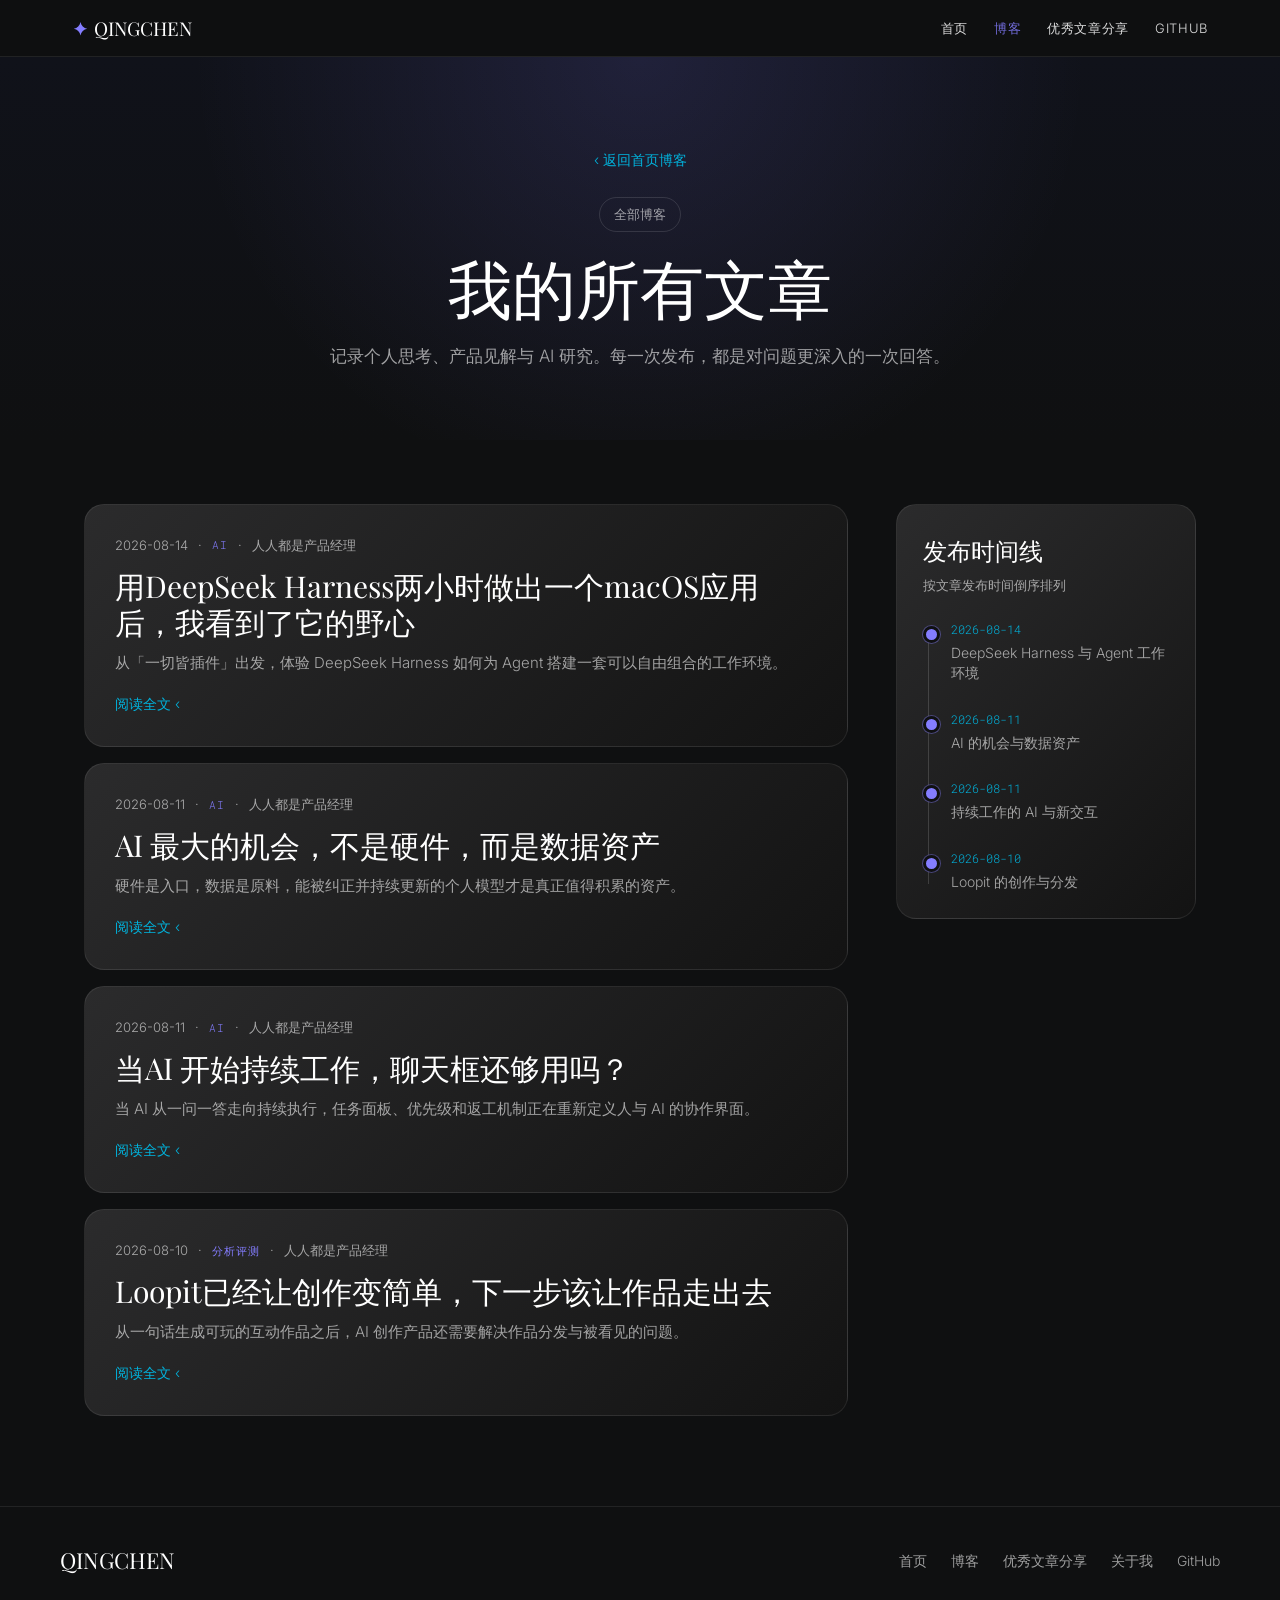
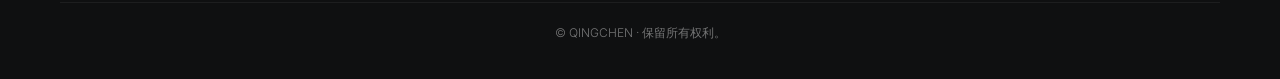
==== blog.html @ 38edd8b4 "替换为新版个人网站首页/博客/分享页（Webflow 版式 + 新素材）" ====
<!DOCTYPE html>
<html lang="zh-CN">
<head>
  <meta charset="UTF-8" />
  <meta name="viewport" content="width=device-width, initial-scale=1.0" />
  <link href="data:image/svg+xml,%3Csvg xmlns='http://www.w3.org/2000/svg' viewBox='0 0 24 24'%3E%3Cpath d='M12 1.5c.9 4.9 4.6 8.6 9.5 9.5-4.9.9-8.6 4.6-9.5 9.5-.9-4.9-4.6-8.6-9.5-9.5 4.9-.9 8.6-4.6 9.5-9.5z' fill='%23847dff'/%3E%3C/svg%3E" rel="shortcut icon" type="image/svg+xml"/>
  <title>全部博客 — QINGCHEN</title>
  <meta name="description" content="QINGCHEN 的全部博客文章与发布记录。" />
  <link rel="preconnect" href="https://fonts.googleapis.com" />
  <link rel="preconnect" href="https://fonts.gstatic.com" crossorigin />
  <link href="https://fonts.googleapis.com/css2?family=Playfair+Display:ital,wght@0,300;0,400;1,300;1,400&family=Inter:wght@300;400;500&family=Roboto+Mono:wght@400;500&display=swap" rel="stylesheet" />
  <link rel="stylesheet" href="archive.css" />
</head>
<body>
  <header class="sub-nav">
    <div class="sub-nav__inner">
      <a href="index.html" class="sub-nav__brand"><svg viewBox="0 0 24 24" style="width:17px;height:17px;vertical-align:-2px" aria-hidden="true"><path d="M12 1.5c.9 4.9 4.6 8.6 9.5 9.5-4.9.9-8.6 4.6-9.5 9.5-.9-4.9-4.6-8.6-9.5-9.5 4.9-.9 8.6-4.6 9.5-9.5z" fill="#847dff"/></svg> QINGCHEN</a>
      <nav class="sub-nav__links">
        <a href="index.html">首页</a>
        <a href="blog.html" class="current">博客</a>
        <a href="shares.html">优秀文章分享</a>
        <a href="https://github.com/chenjieliefu" target="_blank" rel="noopener">GitHub</a>
      </nav>
    </div>
  </header>

  <section class="page-hero">
    <a href="index.html#blog" class="back-link">‹ 返回首页博客</a>
    <div><span class="page-kicker">全部博客</span></div>
    <h1>我的所有文章</h1>
    <p>记录个人思考、产品见解与 AI 研究。每一次发布，都是对问题更深入的一次回答。</p>
  </section>

  <div class="archive-layout">
    <section class="archive-list" aria-label="全部博客文章">
      <article class="article-card" id="post-deepseek-harness">
        <div class="article-meta">
          <time datetime="2026-08-14">2026-08-14</time>
          <span aria-hidden="true">·</span>
          <span class="article-category">AI</span>
          <span aria-hidden="true">·</span>
          <span>人人都是产品经理</span>
        </div>
        <h2><a href="blog/deepseek-harness.html">用DeepSeek Harness两小时做出一个macOS应用后，我看到了它的野心</a></h2>
        <p>从「一切皆插件」出发，体验 DeepSeek Harness 如何为 Agent 搭建一套可以自由组合的工作环境。</p>
        <a href="blog/deepseek-harness.html" class="article-link">阅读全文 ‹</a>
      </article>

      <article class="article-card" id="post-ai-data-assets">
        <div class="article-meta">
          <time datetime="2026-08-11">2026-08-11</time>
          <span aria-hidden="true">·</span>
          <span class="article-category">AI</span>
          <span aria-hidden="true">·</span>
          <span>人人都是产品经理</span>
        </div>
        <h2><a href="blog/ai-data-assets.html">AI 最大的机会，不是硬件，而是数据资产</a></h2>
        <p>硬件是入口，数据是原料，能被纠正并持续更新的个人模型才是真正值得积累的资产。</p>
        <a href="blog/ai-data-assets.html" class="article-link">阅读全文 ‹</a>
      </article>

      <article class="article-card" id="post-ai-continuous-work">
        <div class="article-meta">
          <time datetime="2026-08-11">2026-08-11</time>
          <span aria-hidden="true">·</span>
          <span class="article-category">AI</span>
          <span aria-hidden="true">·</span>
          <span>人人都是产品经理</span>
        </div>
        <h2><a href="blog/ai-continuous-work.html">当AI 开始持续工作，聊天框还够用吗？</a></h2>
        <p>当 AI 从一问一答走向持续执行，任务面板、优先级和返工机制正在重新定义人与 AI 的协作界面。</p>
        <a href="blog/ai-continuous-work.html" class="article-link">阅读全文 ‹</a>
      </article>

      <article class="article-card" id="post-loopit">
        <div class="article-meta">
          <time datetime="2026-08-10">2026-08-10</time>
          <span aria-hidden="true">·</span>
          <span class="article-category">分析评测</span>
          <span aria-hidden="true">·</span>
          <span>人人都是产品经理</span>
        </div>
        <h2><a href="blog/loopit.html">Loopit已经让创作变简单，下一步该让作品走出去</a></h2>
        <p>从一句话生成可玩的互动作品之后，AI 创作产品还需要解决作品分发与被看见的问题。</p>
        <a href="blog/loopit.html" class="article-link">阅读全文 ‹</a>
      </article>
    </section>

    <aside class="timeline-panel" aria-labelledby="blog-timeline-title">
      <h2 id="blog-timeline-title">发布时间线</h2>
      <p class="timeline-intro">按文章发布时间倒序排列</p>
      <ol class="timeline">
        <li class="timeline-item">
          <time datetime="2026-08-14">2026-08-14</time>
          <a href="#post-deepseek-harness">DeepSeek Harness 与 Agent 工作环境</a>
        </li>
        <li class="timeline-item">
          <time datetime="2026-08-11">2026-08-11</time>
          <a href="#post-ai-data-assets">AI 的机会与数据资产</a>
        </li>
        <li class="timeline-item">
          <time datetime="2026-08-11">2026-08-11</time>
          <a href="#post-ai-continuous-work">持续工作的 AI 与新交互</a>
        </li>
        <li class="timeline-item">
          <time datetime="2026-08-10">2026-08-10</time>
          <a href="#post-loopit">Loopit 的创作与分发</a>
        </li>
      </ol>
    </aside>
  </div>

  <footer class="simple-footer">
    <div class="simple-footer__inner">
      <div class="simple-footer__top">
        <a href="index.html" class="simple-footer__brand">QINGCHEN</a>
        <nav class="simple-footer__links">
          <a href="index.html">首页</a>
          <a href="blog.html">博客</a>
          <a href="shares.html">优秀文章分享</a>
          <a href="index.html#about">关于我</a>
          <a href="https://github.com/chenjieliefu" target="_blank" rel="noopener">GitHub</a>
        </nav>
      </div>
      <div class="simple-footer__legal">© QINGCHEN · 保留所有权利。</div>
    </div>
  </footer>
</body>
</html>
---- archive.css ----
/* QINGCHEN 归档页（博客 / 优秀文章分享）— 深色主题 + 时间线 */
:root {
  --obsidian: #0f1011;
  --chrome: linear-gradient(135deg, rgb(43,43,44), rgb(19,19,19));
  --fog: #6a6b6b;
  --silver: #cacaca;
  --dim: rgba(255,255,255,.6);
  --pure: #fff;
  --iris: #847dff;
  --cyan: #00b3dd;
  --font-display: 'Playfair Display', Georgia, serif;
  --font-sans: 'Inter', 'PingFang SC', 'Hiragino Sans GB', 'Microsoft YaHei', sans-serif;
  --font-mono: 'Roboto Mono', monospace;
}
* { margin: 0; padding: 0; box-sizing: border-box; }
html { scroll-behavior: smooth; }
body { font-family: var(--font-sans); font-weight: 300; background: var(--obsidian); color: var(--pure); line-height: 1.6; -webkit-font-smoothing: antialiased; }
a { color: inherit; text-decoration: none; }

/* 导航 */
.sub-nav { position: sticky; top: 0; z-index: 50; background: rgba(15,16,17,.85); backdrop-filter: blur(24px); -webkit-backdrop-filter: blur(24px); border-bottom: 1px solid rgba(255,255,255,.08); }
.sub-nav__inner { max-width: 1200px; margin: 0 auto; padding: 0 32px; height: 56px; display: flex; align-items: center; gap: 28px; }
.sub-nav__brand { margin-right: auto; font-family: var(--font-display); font-size: 19px; color: var(--pure); }
.sub-nav__links { display: flex; gap: 26px; }
.sub-nav__links a { font-size: 13px; letter-spacing: .05em; text-transform: uppercase; color: var(--pure); opacity: .85; transition: opacity .2s; }
.sub-nav__links a:hover { opacity: .6; }
.sub-nav__links a.current { color: var(--iris); }

/* 页头 */
.page-hero { padding: 90px 24px 70px; text-align: center; background: radial-gradient(circle at 50% 0%, rgba(132,125,255,.14), transparent 60%), linear-gradient(180deg, #10121a, #0f1011); }
.page-hero .back-link { display: inline-flex; align-items: center; gap: 6px; margin-bottom: 26px; color: var(--cyan); font-size: 14px; }
.page-hero .back-link:hover { opacity: .7; }
.page-kicker { display: inline-block; padding: 6px 14px; border: 1px solid rgba(255,255,255,.12); border-radius: 999px; color: var(--dim); font-size: 13px; margin-bottom: 20px; }
.page-hero h1 { font-family: var(--font-display); font-weight: 300; font-size: clamp(40px, 6vw, 64px); line-height: 1.1; }
.page-hero p { max-width: 640px; margin: 20px auto 0; color: var(--dim); font-size: 17px; }

/* 归档布局 */
.archive-layout { display: grid; grid-template-columns: minmax(0,1fr) 300px; gap: 48px; max-width: 1160px; margin: 0 auto; padding: 64px 24px 90px; align-items: start; }
.archive-list { display: flex; flex-direction: column; gap: 16px; }
.article-card { padding: 30px; border: 1px solid rgba(255,255,255,.08); border-radius: 20px; background: var(--chrome); transition: transform .2s, border-color .2s; }
.article-card:hover { transform: translateY(-3px); border-color: rgba(255,255,255,.2); }
.article-meta { display: flex; flex-wrap: wrap; align-items: center; gap: 10px; margin-bottom: 12px; color: var(--dim); font-size: 13px; }
.article-category { color: var(--iris); font-family: var(--font-mono); font-size: 11px; letter-spacing: .1em; text-transform: uppercase; }
.article-card h2 { font-family: var(--font-display); font-weight: 300; font-size: clamp(22px, 2.6vw, 30px); line-height: 1.22; margin-bottom: 10px; }
.article-card h2 a:hover { color: var(--cyan); }
.article-card p { color: var(--dim); font-size: 15px; line-height: 1.6; margin-bottom: 16px; }
.article-link { color: var(--cyan); font-size: 14px; }
.article-link:hover { opacity: .8; }

/* 时间线 */
.timeline-panel { position: sticky; top: 76px; padding: 26px; border: 1px solid rgba(255,255,255,.08); border-radius: 20px; background: var(--chrome); }
.timeline-panel h2 { font-family: var(--font-display); font-weight: 300; font-size: 24px; margin-bottom: 6px; }
.timeline-intro { color: var(--dim); font-size: 13px; margin-bottom: 24px; }
.timeline { position: relative; list-style: none; }
.timeline::before { content: ""; position: absolute; top: 7px; bottom: 8px; left: 5px; width: 1px; background: rgba(255,255,255,.15); }
.timeline-item { position: relative; padding-left: 28px; padding-bottom: 26px; }
.timeline-item:last-child { padding-bottom: 0; }
.timeline-item::before { content: ""; position: absolute; top: 6px; left: 0; width: 11px; height: 11px; border: 3px solid #0f1011; border-radius: 50%; background: var(--iris); box-shadow: 0 0 0 1px rgba(132,125,255,.4); }
.timeline-item time { display: block; margin-bottom: 4px; color: var(--cyan); font-size: 12px; font-family: var(--font-mono); }
.timeline-item a { display: block; color: var(--dim); font-size: 14px; line-height: 1.45; }
.timeline-item a:hover { color: var(--pure); }

/* 页脚 */
.simple-footer { border-top: 1px solid rgba(255,255,255,.08); padding: 36px 32px; background: #0f1011; }
.simple-footer__inner { max-width: 1160px; margin: 0 auto; }
.simple-footer__top { display: flex; justify-content: space-between; align-items: center; flex-wrap: wrap; gap: 20px; padding-bottom: 24px; border-bottom: 1px solid rgba(255,255,255,.06); }
.simple-footer__brand { font-family: var(--font-display); font-size: 22px; color: var(--pure); }
.simple-footer__links { display: flex; flex-wrap: wrap; gap: 10px 24px; justify-content: flex-end; }
.simple-footer__links a { font-size: 14px; color: var(--dim); transition: color .2s; }
.simple-footer__links a:hover { color: var(--pure); }
.simple-footer__legal { font-size: 12px; color: rgba(255,255,255,.42); padding-top: 20px; text-align: center; }

@media (max-width: 860px) { .archive-layout { grid-template-columns: 1fr; } .timeline-panel { position: static; } }
@media (max-width: 640px) { .sub-nav__links { display: none; } .article-card { padding: 24px; } }
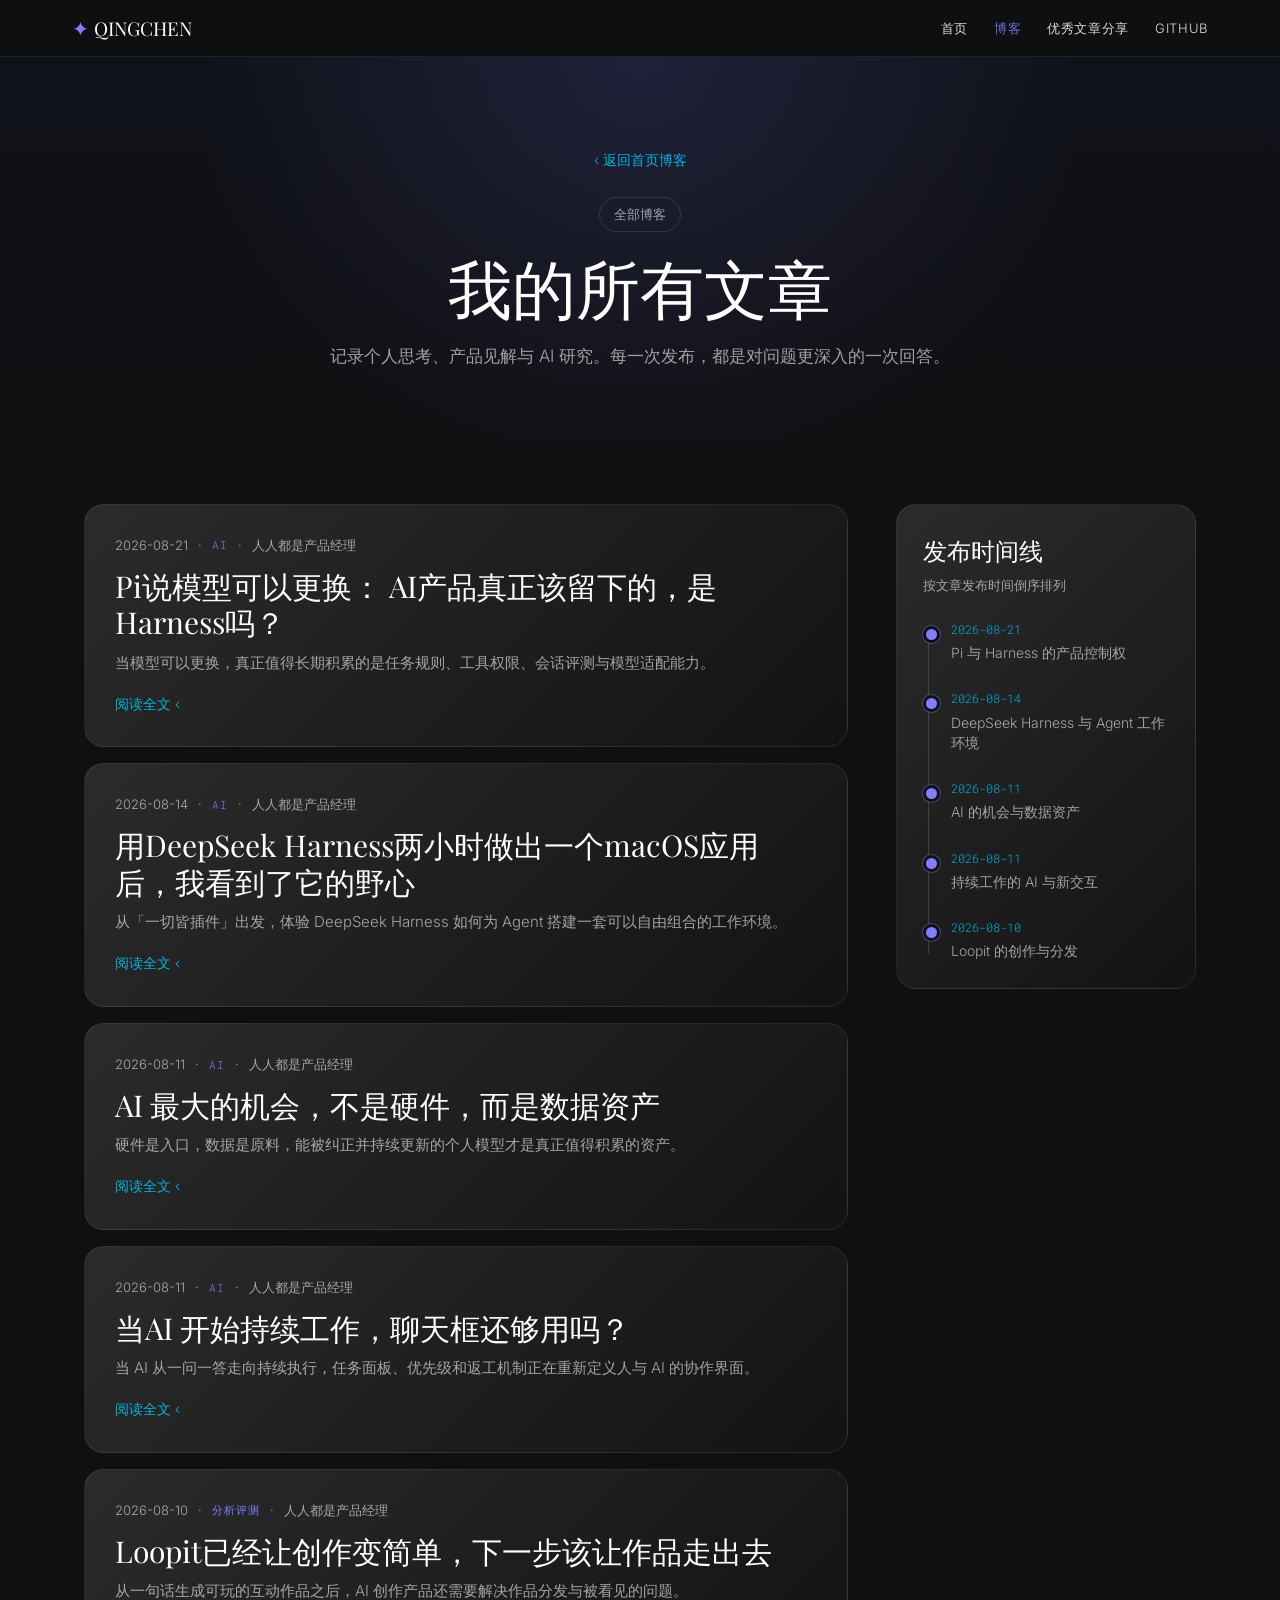
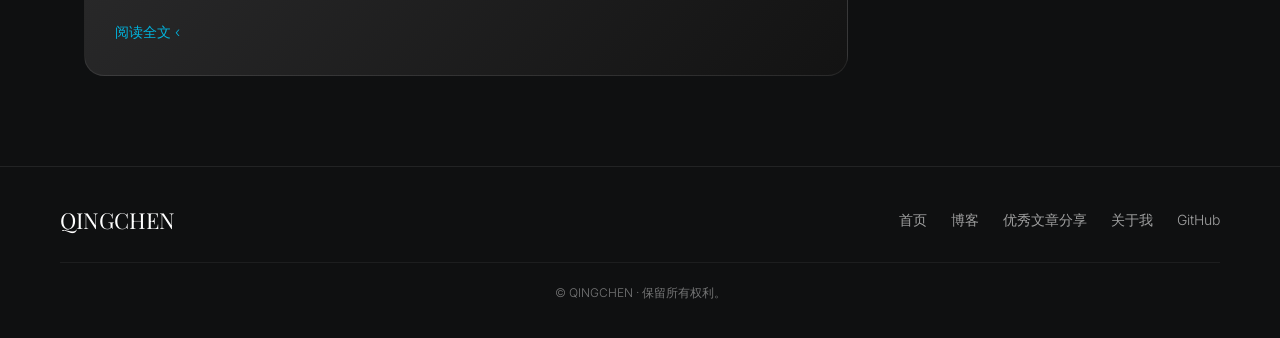
==== commit 89decfcd: "统一文章导航并新增 Pi Harness 博客文章" ====
--- a/blog.html
+++ b/blog.html
@@ -33,6 +33,19 @@
 
   <div class="archive-layout">
     <section class="archive-list" aria-label="全部博客文章">
+      <article class="article-card" id="post-pi-harness">
+        <div class="article-meta">
+          <time datetime="2026-08-21">2026-08-21</time>
+          <span aria-hidden="true">·</span>
+          <span class="article-category">AI</span>
+          <span aria-hidden="true">·</span>
+          <span>人人都是产品经理</span>
+        </div>
+        <h2><a href="blog/pi-harness.html">Pi说模型可以更换： AI产品真正该留下的，是Harness吗？</a></h2>
+        <p>当模型可以更换，真正值得长期积累的是任务规则、工具权限、会话评测与模型适配能力。</p>
+        <a href="blog/pi-harness.html" class="article-link">阅读全文 ‹</a>
+      </article>
+
       <article class="article-card" id="post-deepseek-harness">
         <div class="article-meta">
           <time datetime="2026-08-14">2026-08-14</time>
@@ -91,6 +104,10 @@
       <p class="timeline-intro">按文章发布时间倒序排列</p>
       <ol class="timeline">
         <li class="timeline-item">
+          <time datetime="2026-08-21">2026-08-21</time>
+          <a href="#post-pi-harness">Pi 与 Harness 的产品控制权</a>
+        </li>
+        <li class="timeline-item">
           <time datetime="2026-08-14">2026-08-14</time>
           <a href="#post-deepseek-harness">DeepSeek Harness 与 Agent 工作环境</a>
         </li>
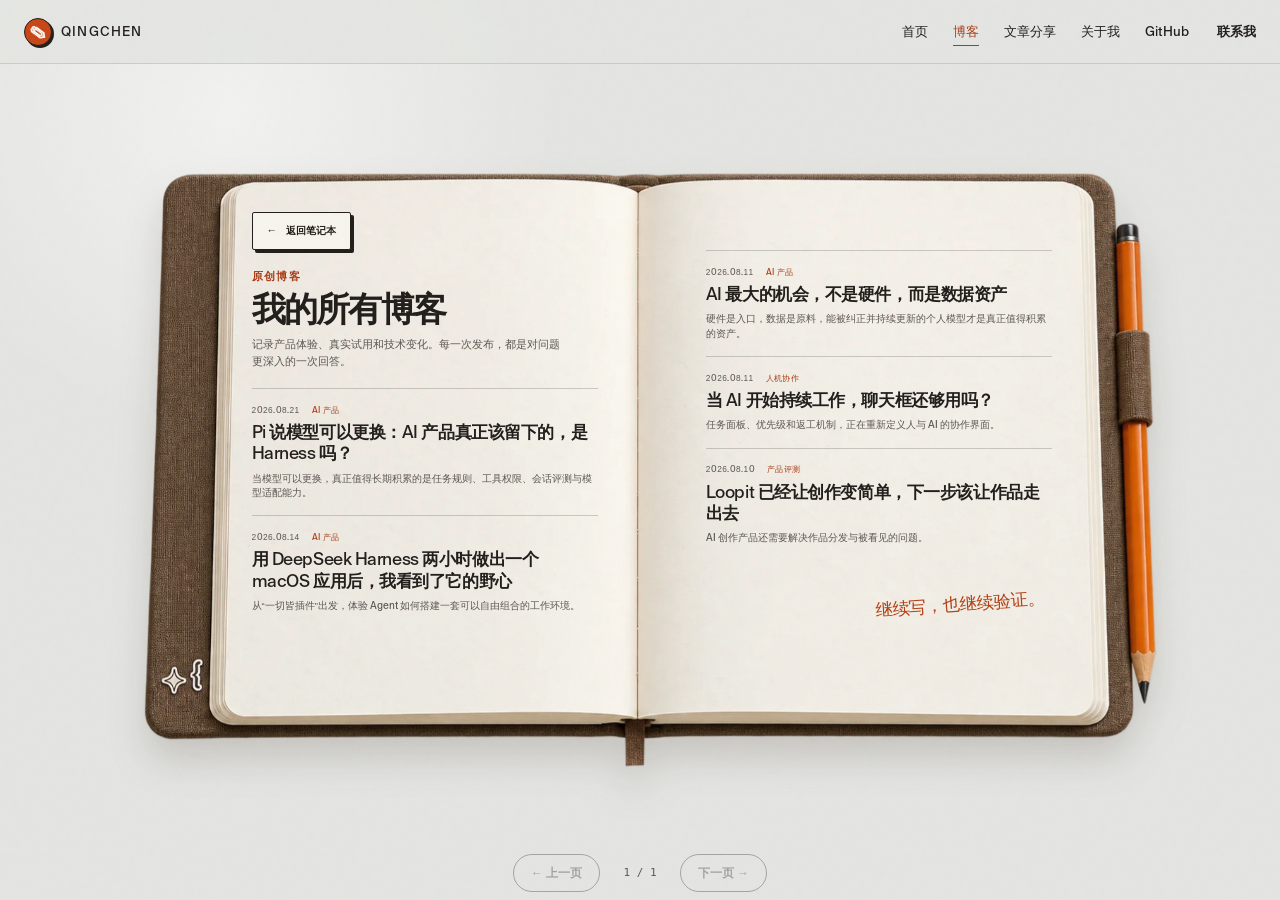
==== commit 6f168528: "Redesign personal portfolio as interactive notebook" ====
--- a/blog.html
+++ b/blog.html
@@ -1,146 +1,97 @@
-<!DOCTYPE html>
+<!doctype html>
 <html lang="zh-CN">
 <head>
-  <meta charset="UTF-8" />
-  <meta name="viewport" content="width=device-width, initial-scale=1.0" />
-  <link href="data:image/svg+xml,%3Csvg xmlns='http://www.w3.org/2000/svg' viewBox='0 0 24 24'%3E%3Cpath d='M12 1.5c.9 4.9 4.6 8.6 9.5 9.5-4.9.9-8.6 4.6-9.5 9.5-.9-4.9-4.6-8.6-9.5-9.5 4.9-.9 8.6-4.6 9.5-9.5z' fill='%23847dff'/%3E%3C/svg%3E" rel="shortcut icon" type="image/svg+xml"/>
-  <title>全部博客 — QINGCHEN</title>
-  <meta name="description" content="QINGCHEN 的全部博客文章与发布记录。" />
-  <link rel="preconnect" href="https://fonts.googleapis.com" />
-  <link rel="preconnect" href="https://fonts.gstatic.com" crossorigin />
-  <link href="https://fonts.googleapis.com/css2?family=Playfair+Display:ital,wght@0,300;0,400;1,300;1,400&family=Inter:wght@300;400;500&family=Roboto+Mono:wght@400;500&display=swap" rel="stylesheet" />
-  <link rel="stylesheet" href="archive.css" />
+  <meta charset="utf-8">
+  <meta name="viewport" content="width=device-width, initial-scale=1">
+  <title>全部博客 | QINGCHEN</title>
+  <meta name="description" content="清晨关于 AI 产品、智能体、人机协作与真实产品体验的博客。">
+  <meta name="theme-color" content="#e4e5e2">
+  <meta property="og:type" content="website">
+  <meta property="og:title" content="全部博客 | QINGCHEN">
+  <meta property="og:description" content="记录产品体验、真实试用和技术变化。">
+  <meta property="og:url" content="https://chenjieliefu.github.io/qingchenai.github.io/blog.html">
+  <meta property="og:image" content="https://chenjieliefu.github.io/qingchenai.github.io/assets/img/qingchen-notebook-open.webp">
+  <link rel="canonical" href="https://chenjieliefu.github.io/qingchenai.github.io/blog.html">
+  <link rel="icon" href="assets/img/qingchen-favicon.svg?v=2" type="image/svg+xml">
+  <link rel="preload" href="assets/img/qingchen-notebook-open.webp" as="image" type="image/webp" fetchpriority="high">
+  <link rel="stylesheet" href="assets/css/home-v3.css">
+  <link rel="stylesheet" href="assets/css/archive-v4.css">
 </head>
-<body>
-  <header class="sub-nav">
-    <div class="sub-nav__inner">
-      <a href="index.html" class="sub-nav__brand"><svg viewBox="0 0 24 24" style="width:17px;height:17px;vertical-align:-2px" aria-hidden="true"><path d="M12 1.5c.9 4.9 4.6 8.6 9.5 9.5-4.9.9-8.6 4.6-9.5 9.5-.9-4.9-4.6-8.6-9.5-9.5 4.9-.9 8.6-4.6 9.5-9.5z" fill="#847dff"/></svg> QINGCHEN</a>
-      <nav class="sub-nav__links">
+<body class="archive-page">
+  <a class="skip-link" href="#main">跳到主要内容</a>
+  <header class="site-header">
+    <div class="nav-shell">
+      <div class="brand" aria-label="QINGCHEN"><span class="brand-mark" aria-hidden="true"><span class="brand-pen">&#9998;&#65038;</span></span><span>QINGCHEN</span></div>
+      <button class="menu-toggle" type="button" aria-expanded="false" aria-controls="primary-nav"><span class="menu-label">菜单</span></button>
+      <nav class="primary-nav" id="primary-nav" aria-label="主导航" data-open="false">
         <a href="index.html">首页</a>
-        <a href="blog.html" class="current">博客</a>
-        <a href="shares.html">优秀文章分享</a>
+        <a href="blog.html" aria-current="page">博客</a>
+        <a href="shares.html">文章分享</a>
+        <a href="index.html#about">关于我</a>
         <a href="https://github.com/chenjieliefu" target="_blank" rel="noopener">GitHub</a>
       </nav>
+      <a class="nav-contact" href="index.html#contact">联系我</a>
     </div>
   </header>
 
-  <section class="page-hero">
-    <a href="index.html#blog" class="back-link">‹ 返回首页博客</a>
-    <div><span class="page-kicker">全部博客</span></div>
-    <h1>我的所有文章</h1>
-    <p>记录个人思考、产品见解与 AI 研究。每一次发布，都是对问题更深入的一次回答。</p>
-  </section>
+  <main id="main" class="archive-main">
+    <section class="archive-stage" aria-labelledby="page-title" data-archive-reader>
+      <div class="archive-book-canvas">
+        <img src="assets/img/qingchen-notebook-open.webp" width="1672" height="941" alt="一本摊开的棕色工作笔记本">
+        <div class="archive-pages" data-archive-pages data-page-size="5">
+        <div class="archive-spread is-active" data-archive-page>
+          <div class="archive-paper archive-paper-left">
+            <div class="archive-heading-block">
+            <a class="archive-back" href="index.html#writing"><span aria-hidden="true">←</span> 返回笔记本</a>
+            <p class="page-kicker">原创博客</p>
+            <h1 id="page-title">我的所有博客</h1>
+            <p class="archive-intro">记录产品体验、真实试用和技术变化。每一次发布，都是对问题更深入的一次回答。</p>
+            </div>
 
-  <div class="archive-layout">
-    <section class="archive-list" aria-label="全部博客文章">
-      <article class="article-card" id="post-pi-harness">
-        <div class="article-meta">
-          <time datetime="2026-08-21">2026-08-21</time>
-          <span aria-hidden="true">·</span>
-          <span class="article-category">AI</span>
-          <span aria-hidden="true">·</span>
-          <span>人人都是产品经理</span>
+            <article class="archive-entry" id="post-pi-harness">
+              <p class="archive-meta"><time datetime="2026-08-21">2026.08.21</time><span>AI 产品</span></p>
+              <h2><a href="https://www.woshipm.com/ai/6451983.html" target="_blank" rel="noopener">Pi 说模型可以更换：AI 产品真正该留下的，是 Harness 吗？</a></h2>
+              <p>当模型可以更换，真正值得长期积累的是任务规则、工具权限、会话评测与模型适配能力。</p>
+            </article>
+
+            <article class="archive-entry" id="post-deepseek-harness">
+              <p class="archive-meta"><time datetime="2026-08-14">2026.08.14</time><span>AI 产品</span></p>
+              <h2><a href="https://www.woshipm.com/ai/6447090.html" target="_blank" rel="noopener">用 DeepSeek Harness 两小时做出一个 macOS 应用后，我看到了它的野心</a></h2>
+              <p>从“一切皆插件”出发，体验 Agent 如何搭建一套可以自由组合的工作环境。</p>
+            </article>
+          </div>
+
+          <div class="archive-paper archive-paper-right">
+            <article class="archive-entry" id="post-ai-data-assets">
+              <p class="archive-meta"><time datetime="2026-08-11">2026.08.11</time><span>AI 产品</span></p>
+              <h2><a href="https://www.woshipm.com/ai/6444287.html" target="_blank" rel="noopener">AI 最大的机会，不是硬件，而是数据资产</a></h2>
+              <p>硬件是入口，数据是原料，能被纠正并持续更新的个人模型才是真正值得积累的资产。</p>
+            </article>
+
+            <article class="archive-entry" id="post-ai-continuous-work">
+              <p class="archive-meta"><time datetime="2026-08-11">2026.08.11</time><span>人机协作</span></p>
+              <h2><a href="https://www.woshipm.com/ai/6444269.html" target="_blank" rel="noopener">当 AI 开始持续工作，聊天框还够用吗？</a></h2>
+              <p>任务面板、优先级和返工机制，正在重新定义人与 AI 的协作界面。</p>
+            </article>
+
+            <article class="archive-entry" id="post-loopit">
+              <p class="archive-meta"><time datetime="2026-08-10">2026.08.10</time><span>产品评测</span></p>
+              <h2><a href="https://www.woshipm.com/evaluating/6443336.html" target="_blank" rel="noopener">Loopit 已经让创作变简单，下一步该让作品走出去</a></h2>
+              <p>AI 创作产品还需要解决作品分发与被看见的问题。</p>
+            </article>
+            <p class="archive-note">继续写，也继续验证。</p>
+          </div>
         </div>
-        <h2><a href="blog/pi-harness.html">Pi说模型可以更换： AI产品真正该留下的，是Harness吗？</a></h2>
-        <p>当模型可以更换，真正值得长期积累的是任务规则、工具权限、会话评测与模型适配能力。</p>
-        <a href="blog/pi-harness.html" class="article-link">阅读全文 ‹</a>
-      </article>
-
-      <article class="article-card" id="post-deepseek-harness">
-        <div class="article-meta">
-          <time datetime="2026-08-14">2026-08-14</time>
-          <span aria-hidden="true">·</span>
-          <span class="article-category">AI</span>
-          <span aria-hidden="true">·</span>
-          <span>人人都是产品经理</span>
         </div>
-        <h2><a href="blog/deepseek-harness.html">用DeepSeek Harness两小时做出一个macOS应用后，我看到了它的野心</a></h2>
-        <p>从「一切皆插件」出发，体验 DeepSeek Harness 如何为 Agent 搭建一套可以自由组合的工作环境。</p>
-        <a href="blog/deepseek-harness.html" class="article-link">阅读全文 ‹</a>
-      </article>
-
-      <article class="article-card" id="post-ai-data-assets">
-        <div class="article-meta">
-          <time datetime="2026-08-11">2026-08-11</time>
-          <span aria-hidden="true">·</span>
-          <span class="article-category">AI</span>
-          <span aria-hidden="true">·</span>
-          <span>人人都是产品经理</span>
-        </div>
-        <h2><a href="blog/ai-data-assets.html">AI 最大的机会，不是硬件，而是数据资产</a></h2>
-        <p>硬件是入口，数据是原料，能被纠正并持续更新的个人模型才是真正值得积累的资产。</p>
-        <a href="blog/ai-data-assets.html" class="article-link">阅读全文 ‹</a>
-      </article>
-
-      <article class="article-card" id="post-ai-continuous-work">
-        <div class="article-meta">
-          <time datetime="2026-08-11">2026-08-11</time>
-          <span aria-hidden="true">·</span>
-          <span class="article-category">AI</span>
-          <span aria-hidden="true">·</span>
-          <span>人人都是产品经理</span>
-        </div>
-        <h2><a href="blog/ai-continuous-work.html">当AI 开始持续工作，聊天框还够用吗？</a></h2>
-        <p>当 AI 从一问一答走向持续执行，任务面板、优先级和返工机制正在重新定义人与 AI 的协作界面。</p>
-        <a href="blog/ai-continuous-work.html" class="article-link">阅读全文 ‹</a>
-      </article>
-
-      <article class="article-card" id="post-loopit">
-        <div class="article-meta">
-          <time datetime="2026-08-10">2026-08-10</time>
-          <span aria-hidden="true">·</span>
-          <span class="article-category">分析评测</span>
-          <span aria-hidden="true">·</span>
-          <span>人人都是产品经理</span>
-        </div>
-        <h2><a href="blog/loopit.html">Loopit已经让创作变简单，下一步该让作品走出去</a></h2>
-        <p>从一句话生成可玩的互动作品之后，AI 创作产品还需要解决作品分发与被看见的问题。</p>
-        <a href="blog/loopit.html" class="article-link">阅读全文 ‹</a>
-      </article>
+      </div>
+      <div class="archive-controls" aria-label="博客翻页">
+        <button class="archive-page-control" type="button" data-archive-prev><span aria-hidden="true">←</span> 上一页</button>
+        <p><span data-archive-current>1</span> / <span data-archive-total>1</span></p>
+        <button class="archive-page-control" type="button" data-archive-next>下一页 <span aria-hidden="true">→</span></button>
+      </div>
     </section>
-
-    <aside class="timeline-panel" aria-labelledby="blog-timeline-title">
-      <h2 id="blog-timeline-title">发布时间线</h2>
-      <p class="timeline-intro">按文章发布时间倒序排列</p>
-      <ol class="timeline">
-        <li class="timeline-item">
-          <time datetime="2026-08-21">2026-08-21</time>
-          <a href="#post-pi-harness">Pi 与 Harness 的产品控制权</a>
-        </li>
-        <li class="timeline-item">
-          <time datetime="2026-08-14">2026-08-14</time>
-          <a href="#post-deepseek-harness">DeepSeek Harness 与 Agent 工作环境</a>
-        </li>
-        <li class="timeline-item">
-          <time datetime="2026-08-11">2026-08-11</time>
-          <a href="#post-ai-data-assets">AI 的机会与数据资产</a>
-        </li>
-        <li class="timeline-item">
-          <time datetime="2026-08-11">2026-08-11</time>
-          <a href="#post-ai-continuous-work">持续工作的 AI 与新交互</a>
-        </li>
-        <li class="timeline-item">
-          <time datetime="2026-08-10">2026-08-10</time>
-          <a href="#post-loopit">Loopit 的创作与分发</a>
-        </li>
-      </ol>
-    </aside>
-  </div>
-
-  <footer class="simple-footer">
-    <div class="simple-footer__inner">
-      <div class="simple-footer__top">
-        <a href="index.html" class="simple-footer__brand">QINGCHEN</a>
-        <nav class="simple-footer__links">
-          <a href="index.html">首页</a>
-          <a href="blog.html">博客</a>
-          <a href="shares.html">优秀文章分享</a>
-          <a href="index.html#about">关于我</a>
-          <a href="https://github.com/chenjieliefu" target="_blank" rel="noopener">GitHub</a>
-        </nav>
-      </div>
-      <div class="simple-footer__legal">© QINGCHEN · 保留所有权利。</div>
-    </div>
-  </footer>
+  </main>
+  <script src="assets/js/home-v3.js" defer></script>
+  <script src="assets/js/archive-v4.js" defer></script>
 </body>
 </html>
--- a/assets/css/home-v3.css
+++ b/assets/css/home-v3.css
@@ -0,0 +1,1423 @@
+@font-face {
+  font-family: "Suisse";
+  src: url("../fonts/68acbd085a174326256d7272_SuisseIntlTrial-Book.otf") format("opentype");
+  font-style: normal;
+  font-weight: 400 700;
+  font-display: swap;
+}
+
+@font-face {
+  font-family: "Lyon";
+  src: url("../fonts/68acbc6ef1b9c827b523f364_LyonDisplay-Regular-Trial.otf") format("opentype");
+  font-style: normal;
+  font-weight: 400;
+  font-display: swap;
+}
+
+:root {
+  color-scheme: light;
+  --desk: #e4e5e2;
+  --paper: #f7f4ed;
+  --paper-deep: #eee9df;
+  --ink: #211e1b;
+  --ink-soft: #5d5751;
+  --line: rgba(33, 30, 27, 0.2);
+  --orange: #c84618;
+  --orange-deep: #a83d16;
+  --header-height: 64px;
+  --page: min(1360px, calc(100% - 48px));
+  --ease: cubic-bezier(0.16, 1, 0.3, 1);
+}
+
+* {
+  box-sizing: border-box;
+}
+
+html {
+  min-width: 320px;
+  height: 100%;
+  overflow: hidden;
+  background: var(--desk);
+}
+
+body {
+  min-width: 320px;
+  min-height: 100%;
+  margin: 0;
+  overflow: hidden;
+  background:
+    radial-gradient(circle at 18% 12%, rgba(255, 255, 255, 0.5), transparent 25%),
+    var(--desk);
+  color: var(--ink);
+  font-family: "Suisse", "PingFang SC", "Hiragino Sans GB", "Microsoft YaHei", sans-serif;
+  line-height: 1.5;
+  -webkit-font-smoothing: antialiased;
+  text-rendering: optimizeLegibility;
+}
+
+body::before {
+  position: fixed;
+  inset: 0;
+  z-index: 30;
+  pointer-events: none;
+  opacity: 0.045;
+  content: "";
+  background-image: url("data:image/svg+xml,%3Csvg viewBox='0 0 160 160' xmlns='http://www.w3.org/2000/svg'%3E%3Cfilter id='n'%3E%3CfeTurbulence type='fractalNoise' baseFrequency='.78' numOctaves='2' stitchTiles='stitch'/%3E%3C/filter%3E%3Crect width='100%25' height='100%25' filter='url(%23n)' opacity='.52'/%3E%3C/svg%3E");
+}
+
+img {
+  display: block;
+  max-width: 100%;
+  height: auto;
+}
+
+a {
+  color: inherit;
+  text-decoration: none;
+}
+
+button,
+a {
+  -webkit-tap-highlight-color: transparent;
+}
+
+button {
+  color: inherit;
+  font: inherit;
+}
+
+button:disabled {
+  cursor: not-allowed;
+  opacity: 0.36;
+}
+
+:focus-visible {
+  outline: 3px solid var(--orange-deep);
+  outline-offset: 4px;
+}
+
+::selection {
+  background: var(--orange);
+  color: var(--paper);
+}
+
+mark {
+  padding: 0 0.08em;
+  background: linear-gradient(transparent 56%, rgba(200, 70, 24, 0.24) 56%);
+  color: inherit;
+}
+
+.skip-link {
+  position: fixed;
+  top: 10px;
+  left: 12px;
+  z-index: 50;
+  padding: 9px 14px;
+  border: 1px solid var(--ink);
+  background: var(--paper);
+  transform: translateY(-160%);
+  transition: transform 180ms var(--ease);
+}
+
+.skip-link:focus {
+  transform: translateY(0);
+}
+
+.site-header {
+  position: relative;
+  z-index: 20;
+  height: var(--header-height);
+  border-bottom: 1px solid rgba(33, 30, 27, 0.13);
+  background: color-mix(in srgb, var(--desk) 88%, transparent);
+  backdrop-filter: blur(18px) saturate(110%);
+  -webkit-backdrop-filter: blur(18px) saturate(110%);
+}
+
+.nav-shell {
+  display: flex;
+  align-items: center;
+  width: var(--page);
+  height: 100%;
+  margin-inline: auto;
+  gap: 28px;
+}
+
+.brand {
+  display: inline-flex;
+  align-items: center;
+  margin-right: auto;
+  gap: 9px;
+  font-size: 13px;
+  font-weight: 700;
+  letter-spacing: 0.09em;
+}
+
+.brand-mark {
+  display: grid;
+  width: 28px;
+  height: 28px;
+  place-items: center;
+  border: 1.5px solid var(--ink);
+  border-radius: 50%;
+  background: var(--orange);
+  color: var(--paper);
+  letter-spacing: 0;
+  box-shadow: 2px 2px 0 var(--ink);
+}
+
+.brand-pen {
+  display: block;
+  font-family: "Apple Symbols", "Segoe UI Symbol", sans-serif;
+  font-size: 17px;
+  line-height: 1;
+  transform: translateY(2px) rotate(-9deg);
+}
+
+.primary-nav {
+  display: flex;
+  align-items: center;
+  gap: 25px;
+}
+
+.primary-nav a,
+.nav-contact {
+  position: relative;
+  font-size: 13px;
+  white-space: nowrap;
+}
+
+.primary-nav a::after,
+.nav-contact::after {
+  position: absolute;
+  right: 0;
+  bottom: -5px;
+  left: 0;
+  height: 1px;
+  content: "";
+  background: var(--orange-deep);
+  transform: scaleX(0);
+  transform-origin: right;
+  transition: transform 220ms var(--ease);
+}
+
+.primary-nav a:hover::after,
+.nav-contact:hover::after,
+.primary-nav a[aria-current="page"]::after,
+.nav-contact[aria-current="page"]::after {
+  transform: scaleX(1);
+  transform-origin: left;
+}
+
+.primary-nav a[aria-current="page"],
+.nav-contact[aria-current="page"] {
+  color: var(--orange-deep);
+}
+
+.nav-contact {
+  font-weight: 700;
+}
+
+.menu-toggle {
+  display: none;
+  min-height: 42px;
+  padding: 0;
+  border: 0;
+  background: transparent;
+}
+
+.notebook-main {
+  height: calc(100dvh - var(--header-height));
+}
+
+.notebook-app {
+  position: relative;
+  height: 100%;
+  overflow: hidden;
+}
+
+.cover-view,
+.reader-view {
+  position: absolute;
+  inset: 0;
+  visibility: hidden;
+  opacity: 0;
+  pointer-events: none;
+}
+
+.cover-view.is-active,
+.reader-view.is-active {
+  visibility: visible;
+  opacity: 1;
+  pointer-events: auto;
+}
+
+.cover-view {
+  display: grid;
+  grid-template-columns: minmax(360px, 0.86fr) minmax(560px, 1.14fr);
+  align-items: center;
+  width: var(--page);
+  margin-inline: auto;
+  transition: opacity 260ms ease, transform 620ms var(--ease);
+}
+
+.cover-view.is-opening {
+  opacity: 0;
+  transform: scale(0.94);
+}
+
+.cover-view.is-returning {
+  animation: cover-return 620ms var(--ease) both;
+}
+
+.hero-copy {
+  position: relative;
+  z-index: 3;
+  padding-left: clamp(6px, 2vw, 28px);
+}
+
+.eyebrow,
+.page-kicker {
+  margin: 0;
+  color: var(--orange-deep);
+  font-size: 11px;
+  font-weight: 700;
+  letter-spacing: 0.13em;
+}
+
+.hero-copy h1 {
+  max-width: 8.2em;
+  margin: 18px 0 0;
+  font-size: clamp(54px, 5.9vw, 84px);
+  letter-spacing: -0.066em;
+  line-height: 0.97;
+}
+
+.hero-copy h1 span {
+  color: var(--orange-deep);
+}
+
+.hero-copy > p:last-of-type {
+  max-width: 470px;
+  margin: 24px 0 0;
+  color: var(--ink-soft);
+  font-size: clamp(15px, 1.2vw, 18px);
+  line-height: 1.7;
+}
+
+.open-book-button,
+.page-control {
+  display: inline-flex;
+  min-height: 44px;
+  align-items: center;
+  justify-content: center;
+  border: 1.5px solid var(--ink);
+  border-radius: 2px;
+  background: var(--paper);
+  box-shadow: 3px 3px 0 var(--ink);
+  cursor: pointer;
+  transition: color 180ms ease, background 180ms ease, box-shadow 180ms ease, transform 180ms var(--ease);
+}
+
+.open-book-button {
+  margin-top: 30px;
+  padding: 10px 17px;
+  gap: 28px;
+  font-size: 13px;
+  font-weight: 700;
+}
+
+.open-book-button:hover,
+.page-control:not(:disabled):hover {
+  background: var(--orange-deep);
+  color: var(--paper);
+}
+
+.open-book-button:active,
+.page-control:not(:disabled):active {
+  box-shadow: 1px 1px 0 var(--ink);
+  transform: translate(2px, 2px);
+}
+
+.cover-book {
+  position: relative;
+  justify-self: end;
+  width: min(720px, 57vw);
+  filter: drop-shadow(0 24px 20px rgba(57, 42, 31, 0.18));
+}
+
+.cover-book > img {
+  width: 100%;
+}
+
+.cover-label {
+  position: absolute;
+  top: 22.4%;
+  left: 35.48%;
+  display: grid;
+  width: 28.45%;
+  height: 19.8%;
+  place-items: center;
+  color: #392f28;
+  text-align: center;
+  transform: perspective(760px) rotateZ(-11.4deg) rotateY(-1.8deg) skewX(-0.35deg) scaleY(0.965);
+  transform-origin: center;
+}
+
+.cover-label-ink {
+  width: 100%;
+  opacity: 0.86;
+  filter: contrast(0.9) blur(0.08px);
+  mix-blend-mode: multiply;
+  transform: translateY(0);
+}
+
+.cover-label strong,
+.cover-label span,
+.cover-label small {
+  display: block;
+  white-space: nowrap;
+}
+
+.cover-label strong {
+  font-family: "Lyon", Georgia, serif;
+  font-size: clamp(13px, 1.26vw, 19px);
+  font-weight: 400;
+  letter-spacing: 0.055em;
+  line-height: 1.05;
+  text-shadow: 0 0.25px 0 rgba(57, 47, 40, 0.5);
+}
+
+.cover-label span {
+  margin-top: 5px;
+  font-size: clamp(7px, 0.62vw, 10px);
+  font-weight: 600;
+  letter-spacing: 0.16em;
+}
+
+.cover-label small {
+  margin-top: 4px;
+  font-size: clamp(5px, 0.46vw, 7px);
+  letter-spacing: 0.12em;
+}
+
+.reader-view {
+  display: grid;
+  grid-template-rows: minmax(0, 1fr) 52px;
+  align-items: center;
+  justify-items: center;
+  padding: 8px 32px 10px;
+  transition: opacity 280ms ease, transform 560ms var(--ease);
+}
+
+.reader-view.is-book-opening {
+  animation: book-open 620ms var(--ease) both;
+}
+
+.reader-view.is-book-closing {
+  opacity: 0;
+  transform: scale(0.88) rotateX(7deg);
+}
+
+.book-canvas {
+  position: relative;
+  width: min(1180px, calc(100vw - 150px), calc((100dvh - var(--header-height) - 88px) * 1.777));
+  aspect-ratio: 1672 / 941;
+  align-self: center;
+  perspective: 1800px;
+  filter: drop-shadow(0 22px 18px rgba(57, 42, 31, 0.17));
+}
+
+.open-book-image {
+  position: absolute;
+  inset: 0;
+  width: 100%;
+  height: 100%;
+  object-fit: contain;
+  pointer-events: none;
+}
+
+.book-spreads {
+  position: absolute;
+  inset: 9.8% 12.4% 12% 14.4%;
+  z-index: 2;
+  overflow: hidden;
+}
+
+.book-spread {
+  position: absolute;
+  inset: 0;
+  display: grid;
+  grid-template-columns: minmax(0, 1fr) minmax(0, 1fr);
+  gap: 8.2%;
+  visibility: hidden;
+  opacity: 0;
+  pointer-events: none;
+}
+
+.book-spread.is-active,
+.book-spread.is-leaving-forward,
+.book-spread.is-leaving-backward {
+  visibility: visible;
+}
+
+.book-spread.is-active {
+  z-index: 3;
+  opacity: 1;
+  pointer-events: auto;
+}
+
+.book-spread.is-leaving-forward,
+.book-spread.is-leaving-backward {
+  z-index: 2;
+  opacity: 1;
+}
+
+.book-spread.is-entering-forward {
+  transform-origin: left center;
+  animation: spread-enter-forward 620ms var(--ease) both;
+}
+
+.book-spread.is-entering-backward {
+  transform-origin: right center;
+  animation: spread-enter-backward 620ms var(--ease) both;
+}
+
+.book-spread.is-leaving-forward {
+  transform-origin: left center;
+  animation: spread-leave-forward 620ms ease both;
+}
+
+.book-spread.is-leaving-backward {
+  transform-origin: right center;
+  animation: spread-leave-backward 620ms ease both;
+}
+
+.paper-page {
+  min-width: 0;
+  min-height: 0;
+  padding: clamp(13px, 1.6vw, 24px);
+  overflow: hidden;
+}
+
+.paper-page h2,
+.paper-page h3,
+.paper-page p,
+.paper-page figure,
+.paper-page dl,
+.paper-page ol {
+  margin-top: 0;
+}
+
+.page-kicker {
+  margin-bottom: clamp(15px, 2vw, 27px);
+}
+
+.body-copy {
+  color: var(--ink-soft);
+  font-size: clamp(12px, 1.03vw, 15px);
+  line-height: 1.72;
+}
+
+.hand-note {
+  color: #b33f13;
+  font-family: "Kaiti SC", STKaiti, "Songti SC", serif;
+  font-size: clamp(15px, 1.32vw, 19px);
+}
+
+.about-left {
+  display: flex;
+  flex-direction: column;
+}
+
+.portrait-print {
+  position: relative;
+  width: min(58%, 210px);
+  margin: 0 auto;
+  padding: 8px 8px 23px;
+  background: #e9e6de;
+  box-shadow: 4px 5px 10px rgba(47, 38, 30, 0.16);
+  transform: rotate(-1.3deg);
+}
+
+.portrait-print img {
+  width: 100%;
+  aspect-ratio: 3 / 4;
+  object-fit: cover;
+  object-position: center 18%;
+  filter: saturate(0.88) contrast(1.03);
+}
+
+.portrait-print figcaption {
+  position: absolute;
+  right: 8px;
+  bottom: 6px;
+  left: 8px;
+  color: #756d66;
+  font-size: 7px;
+  letter-spacing: 0.08em;
+  text-align: center;
+}
+
+.paper-tape,
+.clip-tape {
+  position: absolute;
+  z-index: 2;
+  background: rgba(214, 199, 164, 0.6);
+  box-shadow: 0 1px 2px rgba(49, 39, 30, 0.08);
+  transform: rotate(-5deg);
+}
+
+.paper-tape {
+  top: -11px;
+  left: 50%;
+  width: 50px;
+  height: 20px;
+  transform: translateX(-50%) rotate(-3deg);
+}
+
+.about-right {
+  display: flex;
+  flex-direction: column;
+  justify-content: center;
+  padding-right: 9%;
+}
+
+.about-hello {
+  margin-bottom: 10px;
+  color: var(--orange-deep);
+  font-family: "Lyon", "Songti SC", serif;
+  font-size: clamp(17px, 1.55vw, 23px);
+}
+
+.about-right h2 {
+  max-width: 11.5em;
+  margin-bottom: 18px;
+  font-size: clamp(25px, 2.35vw, 35px);
+  letter-spacing: -0.045em;
+  line-height: 1.19;
+}
+
+.about-right .body-copy {
+  max-width: 27em;
+  margin-bottom: 12px;
+}
+
+.about-right .hand-note {
+  margin: 5px 0 0 auto;
+  transform: rotate(-5deg);
+}
+
+.method-left {
+  padding-left: 9%;
+}
+
+.method-left h2 {
+  margin-bottom: clamp(15px, 1.8vw, 24px);
+  font-size: clamp(27px, 2.75vw, 41px);
+  letter-spacing: -0.055em;
+  line-height: 1.1;
+}
+
+.method-left .body-copy {
+  max-width: 26em;
+}
+
+.method-cycle {
+  position: relative;
+  width: min(100%, 340px);
+  height: clamp(104px, 10.5vw, 146px);
+  margin-top: clamp(18px, 2.3vw, 32px);
+}
+
+.method-cycle::before,
+.method-cycle::after {
+  position: absolute;
+  content: "";
+  pointer-events: none;
+}
+
+.method-cycle::before {
+  inset: 16% 13% 11% 10%;
+  border: 1.5px solid rgba(198, 70, 24, 0.62);
+  border-radius: 50%;
+  transform: rotate(-8deg);
+}
+
+.method-cycle::after {
+  right: 10.5%;
+  bottom: 21%;
+  width: 9px;
+  height: 9px;
+  border-right: 1.5px solid var(--orange-deep);
+  border-bottom: 1.5px solid var(--orange-deep);
+  transform: rotate(20deg);
+}
+
+.cycle-word {
+  position: absolute;
+  z-index: 1;
+  padding: 2px 6px;
+  background: rgba(249, 246, 238, 0.88);
+  font-size: clamp(13px, 1.17vw, 17px);
+  font-weight: 700;
+  white-space: nowrap;
+}
+
+.cycle-problem {
+  top: 34%;
+  left: 0;
+  transform: rotate(-3deg);
+}
+
+.cycle-prototype {
+  top: 0;
+  right: 7%;
+  color: var(--orange-deep);
+  transform: rotate(2deg);
+}
+
+.cycle-validate {
+  right: 14%;
+  bottom: 0;
+  transform: rotate(-2deg);
+}
+
+.cycle-loop {
+  position: absolute;
+  top: 42%;
+  left: 50%;
+  color: rgba(198, 70, 24, 0.7);
+  font-family: Georgia, serif;
+  font-size: clamp(22px, 2.3vw, 34px);
+  line-height: 1;
+  transform: translate(-50%, -50%) rotate(-9deg);
+}
+
+.method-right {
+  display: flex;
+  flex-direction: column;
+  justify-content: center;
+  padding-right: 7%;
+}
+
+.method-path {
+  position: relative;
+  display: grid;
+  margin-bottom: 8px;
+  padding: 0;
+  list-style: none;
+  gap: clamp(12px, 1.55vw, 22px);
+}
+
+.method-path::before {
+  position: absolute;
+  top: 18px;
+  bottom: 18px;
+  left: 13px;
+  width: 1.5px;
+  content: "";
+  background: var(--orange);
+}
+
+.method-path li {
+  position: relative;
+  display: grid;
+  grid-template-columns: 27px minmax(0, 1fr);
+  gap: 13px;
+}
+
+.method-index {
+  position: relative;
+  z-index: 1;
+  display: grid;
+  width: 27px;
+  height: 27px;
+  place-items: center;
+  border: 1.5px solid var(--orange-deep);
+  border-radius: 50%;
+  background: var(--paper);
+  color: var(--orange-deep);
+  font-size: 11px;
+  font-weight: 700;
+}
+
+.method-path h3 {
+  margin-bottom: 4px;
+  font-size: clamp(15px, 1.34vw, 20px);
+  letter-spacing: -0.025em;
+  line-height: 1.2;
+}
+
+.method-path p {
+  margin-bottom: 0;
+  color: var(--ink-soft);
+  font-size: clamp(10px, 0.91vw, 13px);
+  line-height: 1.55;
+}
+
+.method-note {
+  align-self: end;
+  margin: 0 3% 0 0;
+  transform: rotate(-4deg);
+}
+
+.featured-writing time,
+.writing-list time,
+.clipping small {
+  color: var(--orange-deep);
+  font-size: clamp(8px, 0.72vw, 10px);
+  letter-spacing: 0.06em;
+}
+
+.featured-writing h2 {
+  margin: 15px 0;
+  font-size: clamp(22px, 2.1vw, 31px);
+  letter-spacing: -0.045em;
+  line-height: 1.14;
+}
+
+.featured-writing > p {
+  margin-bottom: 16px;
+  color: var(--ink-soft);
+  font-size: clamp(11px, 0.95vw, 14px);
+  line-height: 1.65;
+}
+
+.featured-writing > a {
+  display: inline-block;
+  border-bottom: 1px solid var(--orange-deep);
+  color: var(--orange-deep);
+  font-size: 12px;
+  font-weight: 700;
+}
+
+.writing-right {
+  display: flex;
+  flex-direction: column;
+  justify-content: center;
+  padding-right: 7%;
+}
+
+.page-list-title {
+  margin-bottom: 14px;
+  font-size: clamp(17px, 1.45vw, 22px);
+}
+
+.writing-list {
+  border-top: 1px solid var(--ink);
+}
+
+.writing-list > a {
+  display: grid;
+  grid-template-columns: 43px minmax(0, 1fr);
+  padding: clamp(9px, 1vw, 14px) 0;
+  border-bottom: 1px solid var(--line);
+  gap: 12px;
+  transition: color 180ms ease, transform 200ms var(--ease);
+}
+
+.writing-list > a:hover {
+  color: var(--orange-deep);
+  transform: translateX(4px);
+}
+
+.writing-list span {
+  font-size: clamp(11px, 1.02vw, 14px);
+  font-weight: 700;
+  line-height: 1.38;
+}
+
+.book-link {
+  display: inline-flex;
+  align-self: flex-start;
+  min-height: 35px;
+  align-items: center;
+  margin-top: clamp(13px, 1.5vw, 21px);
+  padding: 7px 12px;
+  gap: 24px;
+  border: 1px solid var(--ink);
+  border-radius: 2px;
+  background: #eee7d9;
+  font-size: 11px;
+  font-weight: 700;
+  box-shadow: 2px 2px 0 rgba(33, 30, 27, 0.8);
+  transform: rotate(-1deg);
+  transition: color 180ms ease, background 180ms ease, transform 200ms var(--ease);
+}
+
+.book-link:hover {
+  background: var(--orange-deep);
+  color: var(--paper);
+  transform: rotate(0deg) translateY(-2px);
+}
+
+.shares-left,
+.shares-right {
+  display: flex;
+  flex-direction: column;
+  justify-content: center;
+}
+
+.clipping {
+  position: relative;
+  display: block;
+  padding: clamp(11px, 1.2vw, 17px);
+  border: 1px solid rgba(33, 30, 27, 0.18);
+  background: #ece9e1;
+  box-shadow: 3px 4px 8px rgba(47, 38, 30, 0.12);
+  transition: color 180ms ease, transform 240ms var(--ease);
+}
+
+.clipping:hover {
+  z-index: 3;
+  color: var(--orange-deep);
+  transform: rotate(0deg) translateY(-3px);
+}
+
+.clipping h2 {
+  margin: 8px 0 0;
+  font-size: clamp(13px, 1.22vw, 18px);
+  letter-spacing: -0.025em;
+  line-height: 1.35;
+}
+
+.clipping-a {
+  margin: 0 3% 14px 4%;
+  transform: rotate(-1.3deg);
+}
+
+.clipping-b {
+  margin: 0 0 0 12%;
+  transform: rotate(0.8deg);
+}
+
+.clipping-c {
+  margin: 0 9% 14px 0;
+  transform: rotate(1deg);
+}
+
+.clipping-d {
+  margin-left: 7%;
+  transform: rotate(-0.8deg);
+}
+
+.clip-tape {
+  top: -9px;
+  left: 50%;
+  width: 46px;
+  height: 17px;
+  transform: translateX(-50%) rotate(-4deg);
+}
+
+.shares-note {
+  align-self: end;
+  margin: 13px 3% 0 0;
+  transform: rotate(-4deg);
+}
+
+.shares-right .book-link {
+  align-self: end;
+  margin-top: 8px;
+}
+
+.contact-left,
+.contact-right {
+  display: flex;
+  flex-direction: column;
+  justify-content: center;
+}
+
+.contact-left {
+  padding-left: 8%;
+}
+
+.contact-left h2 {
+  max-width: 10.5em;
+  margin-bottom: 18px;
+  font-size: clamp(27px, 2.5vw, 38px);
+  letter-spacing: -0.05em;
+  line-height: 1.12;
+}
+
+.contact-left .body-copy {
+  max-width: 26em;
+}
+
+.contact-left dl {
+  margin-bottom: 0;
+}
+
+.contact-left dl > div {
+  display: grid;
+  grid-template-columns: 45px minmax(0, 1fr);
+  padding: 8px 0;
+  border-bottom: 1px solid var(--line);
+  gap: 12px;
+  font-size: clamp(10px, 0.92vw, 13px);
+}
+
+.contact-left dt {
+  color: var(--ink-soft);
+}
+
+.contact-left dd {
+  min-width: 0;
+  margin: 0;
+  overflow-wrap: anywhere;
+}
+
+.contact-right {
+  padding-right: 8%;
+}
+
+.contact-prompt {
+  margin-bottom: 10px;
+  font-family: "Lyon", "Songti SC", serif;
+  font-size: clamp(18px, 1.65vw, 25px);
+}
+
+.social-links {
+  border-top: 1px solid var(--ink);
+}
+
+.social-links a {
+  display: flex;
+  align-items: center;
+  justify-content: space-between;
+  padding: 10px 2px;
+  border-bottom: 1px solid var(--line);
+  font-size: clamp(11px, 1vw, 14px);
+  transition: color 180ms ease, padding 220ms var(--ease);
+}
+
+.social-links a:hover {
+  padding-right: 7px;
+  padding-left: 7px;
+  color: var(--orange-deep);
+}
+
+.sign-off {
+  align-self: end;
+  margin: 20px 0 4px;
+  color: var(--orange-deep);
+  font-family: "Lyon", Georgia, serif;
+  font-size: clamp(26px, 2.5vw, 38px);
+  letter-spacing: 0.03em;
+  transform: rotate(-5deg);
+}
+
+.contact-right > small {
+  align-self: end;
+  color: var(--ink-soft);
+  font-size: 9px;
+}
+
+.reader-controls {
+  display: grid;
+  grid-template-columns: 128px minmax(170px, 220px) 128px;
+  align-items: center;
+  align-self: end;
+  gap: 20px;
+}
+
+.page-control {
+  min-height: 38px;
+  padding: 6px 12px;
+  gap: 18px;
+  font-size: 11px;
+  font-weight: 700;
+}
+
+.page-status {
+  display: flex;
+  align-items: center;
+  justify-content: center;
+  margin: 0;
+  gap: 16px;
+  color: var(--ink-soft);
+  font-size: 10px;
+  letter-spacing: 0.05em;
+}
+
+.page-status > span:first-child {
+  color: var(--ink);
+  font-weight: 700;
+}
+
+.page-status b {
+  color: var(--orange-deep);
+}
+
+.turn-leaf {
+  position: absolute;
+  top: 10.7%;
+  bottom: 12.8%;
+  left: 50%;
+  z-index: 5;
+  width: 36.8%;
+  border-radius: 0 10px 10px 0;
+  background: linear-gradient(90deg, #ddd8cf, #f7f4ed 10%, #f3efe7 88%, #d8d2c7);
+  opacity: 0;
+  pointer-events: none;
+  transform-style: preserve-3d;
+}
+
+.reader-view.is-turning-forward .turn-leaf {
+  transform-origin: left center;
+  animation: leaf-forward 620ms var(--ease) both;
+}
+
+.reader-view.is-turning-backward .turn-leaf {
+  left: 13.2%;
+  border-radius: 10px 0 0 10px;
+  transform-origin: right center;
+  animation: leaf-backward 620ms var(--ease) both;
+}
+
+@keyframes cover-return {
+  from { opacity: 0; transform: scale(0.94); }
+  to { opacity: 1; transform: scale(1); }
+}
+
+@keyframes book-open {
+  from { opacity: 0; transform: scale(0.88) rotateX(8deg); }
+  to { opacity: 1; transform: scale(1) rotateX(0deg); }
+}
+
+@keyframes spread-enter-forward {
+  0%, 48% { opacity: 0; transform: translateX(4%) rotateY(-12deg); filter: brightness(0.9); }
+  64% { opacity: 0.7; }
+  to { opacity: 1; transform: translateX(0) rotateY(0deg); filter: brightness(1); }
+}
+
+@keyframes spread-enter-backward {
+  0%, 48% { opacity: 0; transform: translateX(-4%) rotateY(12deg); filter: brightness(0.9); }
+  64% { opacity: 0.7; }
+  to { opacity: 1; transform: translateX(0) rotateY(0deg); filter: brightness(1); }
+}
+
+@keyframes spread-leave-forward {
+  0%, 42% { opacity: 1; }
+  58% { opacity: 0; }
+  to { opacity: 0; transform: translateX(-2%); }
+}
+
+@keyframes spread-leave-backward {
+  0%, 42% { opacity: 1; }
+  58% { opacity: 0; }
+  to { opacity: 0; transform: translateX(2%); }
+}
+
+@keyframes leaf-forward {
+  0% { opacity: 0; transform: perspective(1600px) rotateY(0deg); }
+  18% { opacity: 0.82; }
+  52% { opacity: 0.92; }
+  100% { opacity: 0; transform: perspective(1600px) rotateY(-176deg); }
+}
+
+@keyframes leaf-backward {
+  0% { opacity: 0; transform: perspective(1600px) rotateY(0deg); }
+  18% { opacity: 0.82; }
+  52% { opacity: 0.92; }
+  100% { opacity: 0; transform: perspective(1600px) rotateY(176deg); }
+}
+
+@media (max-width: 1100px) {
+  .book-canvas {
+    width: min(680px, calc(100vw - 48px));
+    height: calc(100dvh - var(--header-height) - 78px);
+    max-height: 780px;
+    aspect-ratio: auto;
+    border: 1.5px solid var(--ink);
+    border-radius: 3px;
+    background:
+      linear-gradient(90deg, transparent 49.7%, rgba(33, 30, 27, 0.08) 50%, transparent 50.3%),
+      var(--paper);
+    box-shadow: 9px 10px 0 rgba(46, 35, 28, 0.82);
+    filter: none;
+  }
+
+  .open-book-image,
+  .turn-leaf {
+    display: none;
+  }
+
+  .book-spreads {
+    inset: 0;
+    overflow: visible;
+  }
+
+  .book-spread {
+    grid-template-columns: 1fr 1fr;
+    gap: 0;
+    overflow: auto;
+    overscroll-behavior: contain;
+    scrollbar-width: thin;
+  }
+
+  .paper-page {
+    padding: 28px;
+    overflow: visible;
+  }
+
+  .method-left,
+  .contact-left {
+    padding-left: 28px;
+  }
+
+  .about-right,
+  .method-right,
+  .writing-right,
+  .contact-right {
+    padding-right: 28px;
+  }
+
+  .reader-controls {
+    grid-template-columns: 112px minmax(120px, 180px) 112px;
+  }
+}
+
+@media (max-width: 760px) {
+  :root {
+    --header-height: 58px;
+    --page: calc(100% - 28px);
+  }
+
+  .nav-shell {
+    gap: 18px;
+  }
+
+  .menu-toggle {
+    display: inline-flex;
+    align-items: center;
+    margin-left: auto;
+    font-size: 13px;
+  }
+
+  .primary-nav {
+    position: fixed;
+    top: calc(var(--header-height) + 8px);
+    right: 14px;
+    display: grid;
+    width: min(250px, calc(100vw - 28px));
+    padding: 12px;
+    border: 1.5px solid var(--ink);
+    border-radius: 2px;
+    background: var(--paper);
+    box-shadow: 5px 5px 0 var(--ink);
+    gap: 0;
+    visibility: hidden;
+    opacity: 0;
+    transform: translateY(-8px);
+    transition: opacity 180ms ease, transform 220ms var(--ease), visibility 180ms;
+  }
+
+  .primary-nav[data-open="true"] {
+    visibility: visible;
+    opacity: 1;
+    transform: translateY(0);
+  }
+
+  .primary-nav a {
+    padding: 11px 8px;
+    border-bottom: 1px solid var(--line);
+  }
+
+  .primary-nav a:last-child {
+    border-bottom: 0;
+  }
+
+  .primary-nav a::after {
+    display: none;
+  }
+
+  .nav-contact {
+    display: none;
+  }
+
+  .cover-view {
+    grid-template-columns: 1fr;
+    align-content: start;
+    padding-top: 7vh;
+  }
+
+  .hero-copy {
+    padding: 0;
+  }
+
+  .hero-copy h1 {
+    max-width: 100%;
+    font-size: clamp(40px, 10.8vw, 56px);
+  }
+
+  .hero-copy > p:last-of-type {
+    max-width: 330px;
+    font-size: 14px;
+  }
+
+  .open-book-button {
+    margin-top: 22px;
+  }
+
+  .cover-book {
+    position: absolute;
+    right: -72px;
+    bottom: -12px;
+    width: min(520px, 128vw);
+    opacity: 0.84;
+  }
+
+  .cover-label strong {
+    font-size: clamp(13px, 4.4vw, 19px);
+  }
+
+  .cover-label span {
+    font-size: clamp(7px, 2.1vw, 10px);
+  }
+
+  .cover-label small {
+    font-size: clamp(5px, 1.5vw, 7px);
+  }
+
+  .reader-view {
+    grid-template-rows: minmax(0, 1fr) 48px;
+    padding: 10px 14px 8px;
+  }
+
+  .book-canvas {
+    width: 100%;
+    height: calc(100dvh - var(--header-height) - 72px);
+    background: var(--paper);
+    box-shadow: 6px 7px 0 rgba(46, 35, 28, 0.82);
+  }
+
+  .book-spread {
+    grid-template-columns: 1fr;
+    align-content: start;
+    padding: 24px 22px 36px;
+    gap: 24px;
+  }
+
+  .paper-page,
+  .method-left,
+  .contact-left,
+  .about-right,
+  .method-right,
+  .writing-right,
+  .contact-right {
+    padding: 0;
+  }
+
+  .paper-page {
+    min-height: auto;
+  }
+
+  .page-kicker {
+    margin-bottom: 18px;
+  }
+
+  .about-left .page-kicker {
+    margin-bottom: 25px;
+  }
+
+  .portrait-print {
+    width: min(45%, 180px);
+  }
+
+  .about-right {
+    justify-content: flex-start;
+  }
+
+  .about-right h2,
+  .method-left h2,
+  .contact-left h2 {
+    font-size: 28px;
+  }
+
+  .body-copy {
+    font-size: 13px;
+  }
+
+  .method-cycle {
+    width: min(100%, 300px);
+    height: 118px;
+    margin-top: 18px;
+  }
+
+  .method-path p {
+    font-size: 12px;
+  }
+
+  .featured-writing h2 {
+    font-size: 25px;
+  }
+
+  .featured-writing > p,
+  .writing-list span {
+    font-size: 13px;
+  }
+
+  .clipping h2 {
+    font-size: 15px;
+  }
+
+  .shares-note {
+    margin-top: 12px;
+  }
+
+  .reader-controls {
+    width: 100%;
+    grid-template-columns: 92px minmax(0, 1fr) 92px;
+    gap: 8px;
+  }
+
+  .page-control {
+    min-height: 36px;
+    padding: 5px 8px;
+    gap: 7px;
+  }
+
+  .page-status {
+    gap: 8px;
+    font-size: 9px;
+  }
+}
+
+@media (max-width: 420px) {
+  .hero-copy h1 {
+    font-size: 43px;
+  }
+
+  .hero-copy > p:last-of-type {
+    max-width: 290px;
+  }
+
+  .cover-book {
+    right: -93px;
+    bottom: -4px;
+    width: 480px;
+  }
+
+  .book-spread {
+    padding: 21px 18px 32px;
+  }
+
+  .portrait-print {
+    width: 150px;
+  }
+
+  .page-status > span:first-child {
+    display: none;
+  }
+}
+
+@media (prefers-reduced-motion: reduce) {
+  *,
+  *::before,
+  *::after {
+    scroll-behavior: auto !important;
+    animation-duration: 0.01ms !important;
+    animation-iteration-count: 1 !important;
+    transition-duration: 0.01ms !important;
+  }
+}
--- a/assets/css/archive-v4.css
+++ b/assets/css/archive-v4.css
@@ -0,0 +1,362 @@
+.archive-main {
+  height: calc(100dvh - var(--header-height));
+}
+
+.archive-stage {
+  display: grid;
+  grid-template-rows: minmax(0, 1fr) 48px;
+  height: 100%;
+  place-items: center;
+  padding: 12px 32px 8px;
+  overflow: hidden;
+}
+
+.archive-book-canvas {
+  position: relative;
+  width: min(1180px, calc(100vw - 100px), calc((100dvh - var(--header-height) - 70px) * 1.777));
+  aspect-ratio: 1672 / 941;
+  filter: drop-shadow(0 22px 18px rgba(57, 42, 31, 0.17));
+}
+
+.archive-book-canvas > img {
+  position: absolute;
+  inset: 0;
+  width: 100%;
+  height: 100%;
+  object-fit: contain;
+}
+
+.archive-pages {
+  position: absolute;
+  inset: 9.8% 12.4% 12% 14.4%;
+  overflow: hidden;
+}
+
+.archive-spread {
+  position: absolute;
+  inset: 0;
+  display: grid;
+  grid-template-columns: minmax(0, 1fr) minmax(0, 1fr);
+  gap: 8.2%;
+  overflow: hidden;
+  visibility: hidden;
+  opacity: 0;
+  transform: rotateY(2.5deg) translateX(1.2%);
+  transform-origin: center;
+}
+
+.archive-spread.is-active {
+  z-index: 2;
+  visibility: visible;
+  opacity: 1;
+  transform: none;
+}
+
+.archive-spread.is-entering-forward,
+.archive-spread.is-entering-backward {
+  animation-duration: 480ms;
+  animation-timing-function: var(--ease);
+  animation-fill-mode: both;
+}
+
+.archive-spread.is-entering-forward {
+  animation-name: archive-enter-forward;
+}
+
+.archive-spread.is-entering-backward {
+  animation-name: archive-enter-backward;
+}
+
+.archive-paper {
+  min-width: 0;
+  min-height: 0;
+  padding: clamp(12px, 1.45vw, 22px);
+  overflow: auto;
+  scrollbar-width: thin;
+  scrollbar-color: rgba(33, 30, 27, 0.28) transparent;
+}
+
+.archive-paper-left {
+  padding-left: 8%;
+}
+
+.archive-paper-right {
+  padding-right: 8%;
+}
+
+.archive-back {
+  display: inline-flex;
+  min-height: 38px;
+  align-items: center;
+  margin-bottom: clamp(12px, 1.45vw, 20px);
+  padding: 0 14px;
+  border: 1.5px solid var(--ink);
+  border-radius: 2px;
+  background: var(--paper);
+  box-shadow: 3px 3px 0 var(--ink);
+  color: var(--ink);
+  gap: 9px;
+  font-size: clamp(10px, 0.82vw, 12px);
+  font-weight: 700;
+  white-space: nowrap;
+  transition: color 180ms ease, background 180ms ease, box-shadow 180ms ease, transform 200ms var(--ease);
+}
+
+.archive-back:hover {
+  background: var(--orange-deep);
+  color: var(--paper);
+}
+
+.archive-back:active {
+  box-shadow: 1px 1px 0 var(--ink);
+  transform: translate(2px, 2px);
+}
+
+.archive-paper .page-kicker {
+  margin-bottom: 7px;
+}
+
+.archive-paper h1 {
+  max-width: 8em;
+  margin: 0 0 9px;
+  font-size: clamp(27px, 2.65vw, 40px);
+  letter-spacing: -0.052em;
+  line-height: 1.04;
+}
+
+.archive-intro {
+  max-width: 28em;
+  margin: 0 0 clamp(12px, 1.4vw, 20px);
+  color: var(--ink-soft);
+  font-size: clamp(9px, 0.86vw, 12px);
+  line-height: 1.55;
+}
+
+.archive-entry {
+  padding: clamp(10px, 1.15vw, 16px) 0;
+  border-top: 1px solid var(--line);
+}
+
+.archive-paper-right .archive-entry:first-child,
+.archive-paper-left > .archive-entry:first-child {
+  margin-top: clamp(22px, 3vw, 42px);
+}
+
+.archive-meta {
+  display: flex;
+  margin: 0 0 6px;
+  gap: 12px;
+  color: var(--ink-soft);
+  font-size: clamp(7px, 0.65vw, 9px);
+  letter-spacing: 0.05em;
+}
+
+.archive-meta span {
+  color: var(--orange-deep);
+}
+
+.archive-entry h2 {
+  margin: 0;
+  font-size: clamp(13px, 1.32vw, 19px);
+  letter-spacing: -0.026em;
+  line-height: 1.26;
+}
+
+.archive-entry h2 a {
+  overflow-wrap: anywhere;
+  background-image: linear-gradient(var(--orange), var(--orange));
+  background-repeat: no-repeat;
+  background-position: 0 100%;
+  background-size: 0 1px;
+  transition: color 180ms ease, background-size 240ms var(--ease);
+}
+
+.archive-entry h2 a:hover {
+  color: var(--orange-deep);
+  background-size: 100% 1px;
+}
+
+.archive-entry > p:last-child {
+  margin: 7px 0 0;
+  color: var(--ink-soft);
+  font-size: clamp(8px, 0.76vw, 11px);
+  line-height: 1.48;
+}
+
+.archive-note {
+  width: fit-content;
+  margin: clamp(18px, 2.5vw, 34px) 2% 0 auto;
+  color: #b33f13;
+  font-family: "Kaiti SC", STKaiti, "Songti SC", serif;
+  font-size: clamp(15px, 1.35vw, 19px);
+  transform: rotate(-4deg);
+}
+
+.archive-controls {
+  display: flex;
+  align-items: center;
+  align-self: end;
+  gap: 18px;
+}
+
+.archive-controls p {
+  min-width: 44px;
+  margin: 0;
+  color: var(--ink-soft);
+  font-family: "SFMono-Regular", Consolas, monospace;
+  font-size: 11px;
+  text-align: center;
+}
+
+.archive-page-control {
+  min-height: 38px;
+  padding: 0 17px;
+  border: 1.5px solid var(--ink);
+  border-radius: 999px;
+  background: transparent;
+  color: var(--ink);
+  font: inherit;
+  font-size: 12px;
+  font-weight: 700;
+  transition: background 180ms ease, color 180ms ease, opacity 180ms ease, transform 180ms ease;
+}
+
+.archive-page-control:not(:disabled):hover {
+  background: var(--orange-deep);
+  color: var(--paper);
+}
+
+.archive-page-control:disabled {
+  cursor: not-allowed;
+  opacity: 0.32;
+}
+
+@keyframes archive-enter-forward {
+  from { opacity: 0; transform: perspective(900px) rotateY(-8deg) translateX(2%); }
+  to { opacity: 1; transform: none; }
+}
+
+@keyframes archive-enter-backward {
+  from { opacity: 0; transform: perspective(900px) rotateY(8deg) translateX(-2%); }
+  to { opacity: 1; transform: none; }
+}
+
+@media (max-width: 1100px) {
+  .archive-stage {
+    padding: 12px 24px;
+  }
+
+  .archive-book-canvas {
+    width: min(820px, calc(100vw - 48px));
+    height: calc(100dvh - var(--header-height) - 68px);
+    max-height: 780px;
+    aspect-ratio: auto;
+    border: 1.5px solid var(--ink);
+    border-radius: 3px;
+    background:
+      linear-gradient(90deg, transparent 49.7%, rgba(33, 30, 27, 0.08) 50%, transparent 50.3%),
+      var(--paper);
+    box-shadow: 9px 10px 0 rgba(46, 35, 28, 0.82);
+    filter: none;
+  }
+
+  .archive-book-canvas > img {
+    display: none;
+  }
+
+  .archive-pages {
+    inset: 0;
+  }
+
+  .archive-spread {
+    gap: 0;
+  }
+
+  .archive-paper {
+    padding: 30px;
+  }
+
+  .archive-paper-left,
+  .archive-paper-right {
+    padding-right: 30px;
+    padding-left: 30px;
+  }
+}
+
+@media (max-width: 760px) {
+  .archive-stage {
+    padding: 10px 14px 15px;
+  }
+
+  .archive-book-canvas {
+    width: 100%;
+    height: 100%;
+    background: var(--paper);
+    box-shadow: 6px 7px 0 rgba(46, 35, 28, 0.82);
+  }
+
+  .archive-pages {
+    inset: 0;
+  }
+
+  .archive-spread {
+    grid-template-columns: 1fr;
+    overflow: auto;
+    scrollbar-width: thin;
+  }
+
+  .archive-paper,
+  .archive-paper-left,
+  .archive-paper-right {
+    padding: 24px 21px;
+    overflow: visible;
+  }
+
+  .archive-paper-right {
+    padding-top: 0;
+  }
+
+  .archive-paper h1 {
+    font-size: 34px;
+  }
+
+  .archive-paper {
+    overflow-wrap: anywhere;
+  }
+
+  .archive-intro,
+  .archive-entry > p:last-child {
+    font-size: 12px;
+  }
+
+  .archive-entry h2 {
+    font-size: 18px;
+  }
+
+  .archive-meta {
+    font-size: 9px;
+  }
+
+  .archive-controls {
+    gap: 10px;
+  }
+
+  .archive-page-control {
+    min-height: 36px;
+    padding: 0 13px;
+    font-size: 11px;
+  }
+}
+
+@media (prefers-reduced-motion: reduce) {
+  .archive-back,
+  .archive-entry h2 a,
+  .archive-page-control {
+    transition: none;
+  }
+
+  .archive-spread.is-entering-forward,
+  .archive-spread.is-entering-backward {
+    animation: none;
+  }
+}
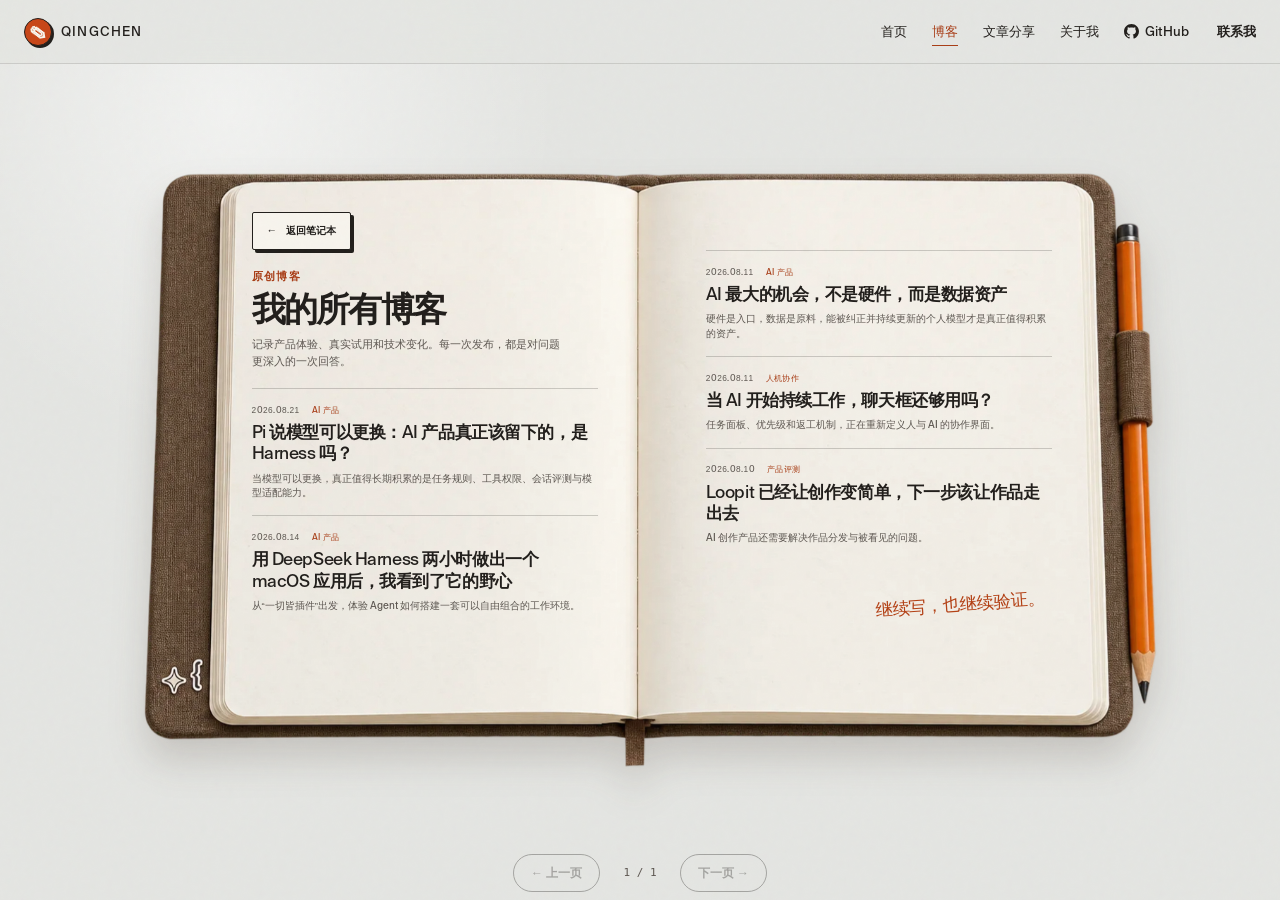
==== commit 801db43c: "Add GitHub mark to site navigation" ====
--- a/blog.html
+++ b/blog.html
@@ -14,7 +14,7 @@
   <link rel="canonical" href="https://chenjieliefu.github.io/qingchenai.github.io/blog.html">
   <link rel="icon" href="assets/img/qingchen-favicon.svg?v=2" type="image/svg+xml">
   <link rel="preload" href="assets/img/qingchen-notebook-open.webp" as="image" type="image/webp" fetchpriority="high">
-  <link rel="stylesheet" href="assets/css/home-v3.css">
+  <link rel="stylesheet" href="assets/css/home-v3.css?v=8">
   <link rel="stylesheet" href="assets/css/archive-v4.css">
 </head>
 <body class="archive-page">
@@ -28,7 +28,7 @@
         <a href="blog.html" aria-current="page">博客</a>
         <a href="shares.html">文章分享</a>
         <a href="index.html#about">关于我</a>
-        <a href="https://github.com/chenjieliefu" target="_blank" rel="noopener">GitHub</a>
+        <a class="nav-github" href="https://github.com/chenjieliefu" target="_blank" rel="noopener"><span class="github-mark" aria-hidden="true"></span><span>GitHub</span></a>
       </nav>
       <a class="nav-contact" href="index.html#contact">联系我</a>
     </div>
--- a/assets/css/home-v3.css
+++ b/assets/css/home-v3.css
@@ -184,6 +184,27 @@
   position: relative;
   font-size: 13px;
   white-space: nowrap;
+}
+
+.primary-nav .nav-github {
+  display: inline-flex;
+  align-items: center;
+  gap: 6px;
+  transition: color 180ms ease;
+}
+
+.primary-nav .nav-github:hover {
+  color: var(--orange-deep);
+}
+
+.github-mark {
+  display: block;
+  flex: 0 0 auto;
+  width: 15px;
+  height: 15px;
+  background: currentColor;
+  -webkit-mask: url("../img/github-mark.svg") center / contain no-repeat;
+  mask: url("../img/github-mark.svg") center / contain no-repeat;
 }
 
 .primary-nav a::after,
@@ -967,6 +988,9 @@
 }
 
 .contact-right {
+  position: relative;
+  isolation: isolate;
+  overflow: visible;
   padding-right: 8%;
 }
 
@@ -980,20 +1004,136 @@
   border-top: 1px solid var(--ink);
 }
 
-.social-links a {
+.social-links a,
+.social-links button {
   display: flex;
   align-items: center;
   justify-content: space-between;
+  width: 100%;
   padding: 10px 2px;
+  border: 0;
   border-bottom: 1px solid var(--line);
+  background: transparent;
+  color: inherit;
+  cursor: pointer;
   font-size: clamp(11px, 1vw, 14px);
+  text-align: left;
   transition: color 180ms ease, padding 220ms var(--ease);
 }
 
-.social-links a:hover {
+.social-links a:hover,
+.social-links button:hover,
+.social-links button[aria-expanded="true"] {
   padding-right: 7px;
   padding-left: 7px;
   color: var(--orange-deep);
+}
+
+.wechat-note {
+  position: absolute;
+  top: 50%;
+  left: -65%;
+  z-index: 6;
+  width: min(214px, 64%);
+  padding: 22px 18px 15px;
+  border: 1.5px solid var(--ink);
+  border-radius: 2px;
+  background:
+    linear-gradient(90deg, transparent 0 29px, rgba(200, 70, 24, 0.34) 29px 30px, transparent 30px),
+    repeating-linear-gradient(180deg, transparent 0 25px, rgba(168, 61, 22, 0.1) 25px 26px),
+    linear-gradient(135deg, rgba(255, 255, 255, 0.98), rgba(247, 244, 237, 0.99));
+  box-shadow:
+    4px 6px 0 rgba(33, 30, 27, 0.84),
+    0 16px 30px rgba(43, 32, 25, 0.15);
+  opacity: 0;
+  pointer-events: none;
+  transform: translate(-34px, -50%) rotate(-3.2deg);
+  transform-origin: right center;
+  transition: opacity 180ms ease, transform 460ms var(--ease);
+}
+
+.wechat-note::before {
+  position: absolute;
+  top: -9px;
+  left: 50%;
+  width: 62px;
+  height: 18px;
+  border: 1px solid rgba(75, 62, 51, 0.18);
+  background: rgba(198, 187, 172, 0.74);
+  box-shadow: 0 1px 2px rgba(43, 32, 25, 0.16);
+  content: "";
+  transform: translateX(-50%) rotate(2deg);
+}
+
+.contact-right.is-wechat-open .wechat-note {
+  opacity: 1;
+  pointer-events: auto;
+  transform: translate(0, -50%) rotate(-2deg);
+}
+
+.contact-right.is-wechat-open {
+  z-index: 4;
+}
+
+.wechat-note-title,
+.wechat-note-caption {
+  text-align: center;
+}
+
+.wechat-note-title {
+  margin-bottom: 10px;
+  color: var(--orange-deep);
+  font-family: "Lyon", "Songti SC", serif;
+  font-size: clamp(15px, 1.3vw, 19px);
+  letter-spacing: 0.03em;
+}
+
+.wechat-qr-frame {
+  width: min(132px, 78%);
+  margin: 0 auto;
+  padding: 7px;
+  border: 1px solid rgba(33, 30, 27, 0.42);
+  background: var(--paper);
+  box-shadow: 2px 2px 0 rgba(33, 30, 27, 0.12);
+}
+
+.wechat-qr-frame img {
+  width: 100%;
+  aspect-ratio: 1;
+}
+
+.wechat-note-caption {
+  margin: 9px 0 10px;
+  color: var(--ink-soft);
+  font-size: 10px;
+  letter-spacing: 0.04em;
+}
+
+.wechat-note-close {
+  display: flex;
+  align-items: center;
+  justify-content: center;
+  width: 100%;
+  min-height: 30px;
+  border: 1.5px solid var(--ink);
+  border-radius: 1px;
+  background: var(--orange);
+  color: #fffaf1;
+  box-shadow: 2px 2px 0 var(--ink);
+  cursor: pointer;
+  font-size: 10px;
+  font-weight: 700;
+  gap: 7px;
+  transition: background 180ms ease, box-shadow 180ms ease, transform 180ms ease;
+}
+
+.wechat-note-close:hover {
+  background: var(--orange-deep);
+}
+
+.wechat-note-close:active {
+  box-shadow: 1px 1px 0 var(--ink);
+  transform: translate(1px, 1px);
 }
 
 .sign-off {
@@ -1312,6 +1452,17 @@
     min-height: auto;
   }
 
+  .wechat-note {
+    top: 50%;
+    left: 50%;
+    width: min(220px, calc(100vw - 64px));
+    transform: translate(-75%, -50%) rotate(-3.2deg);
+  }
+
+  .contact-right.is-wechat-open .wechat-note {
+    transform: translate(-50%, -50%) rotate(-2deg);
+  }
+
   .page-kicker {
     margin-bottom: 18px;
   }
